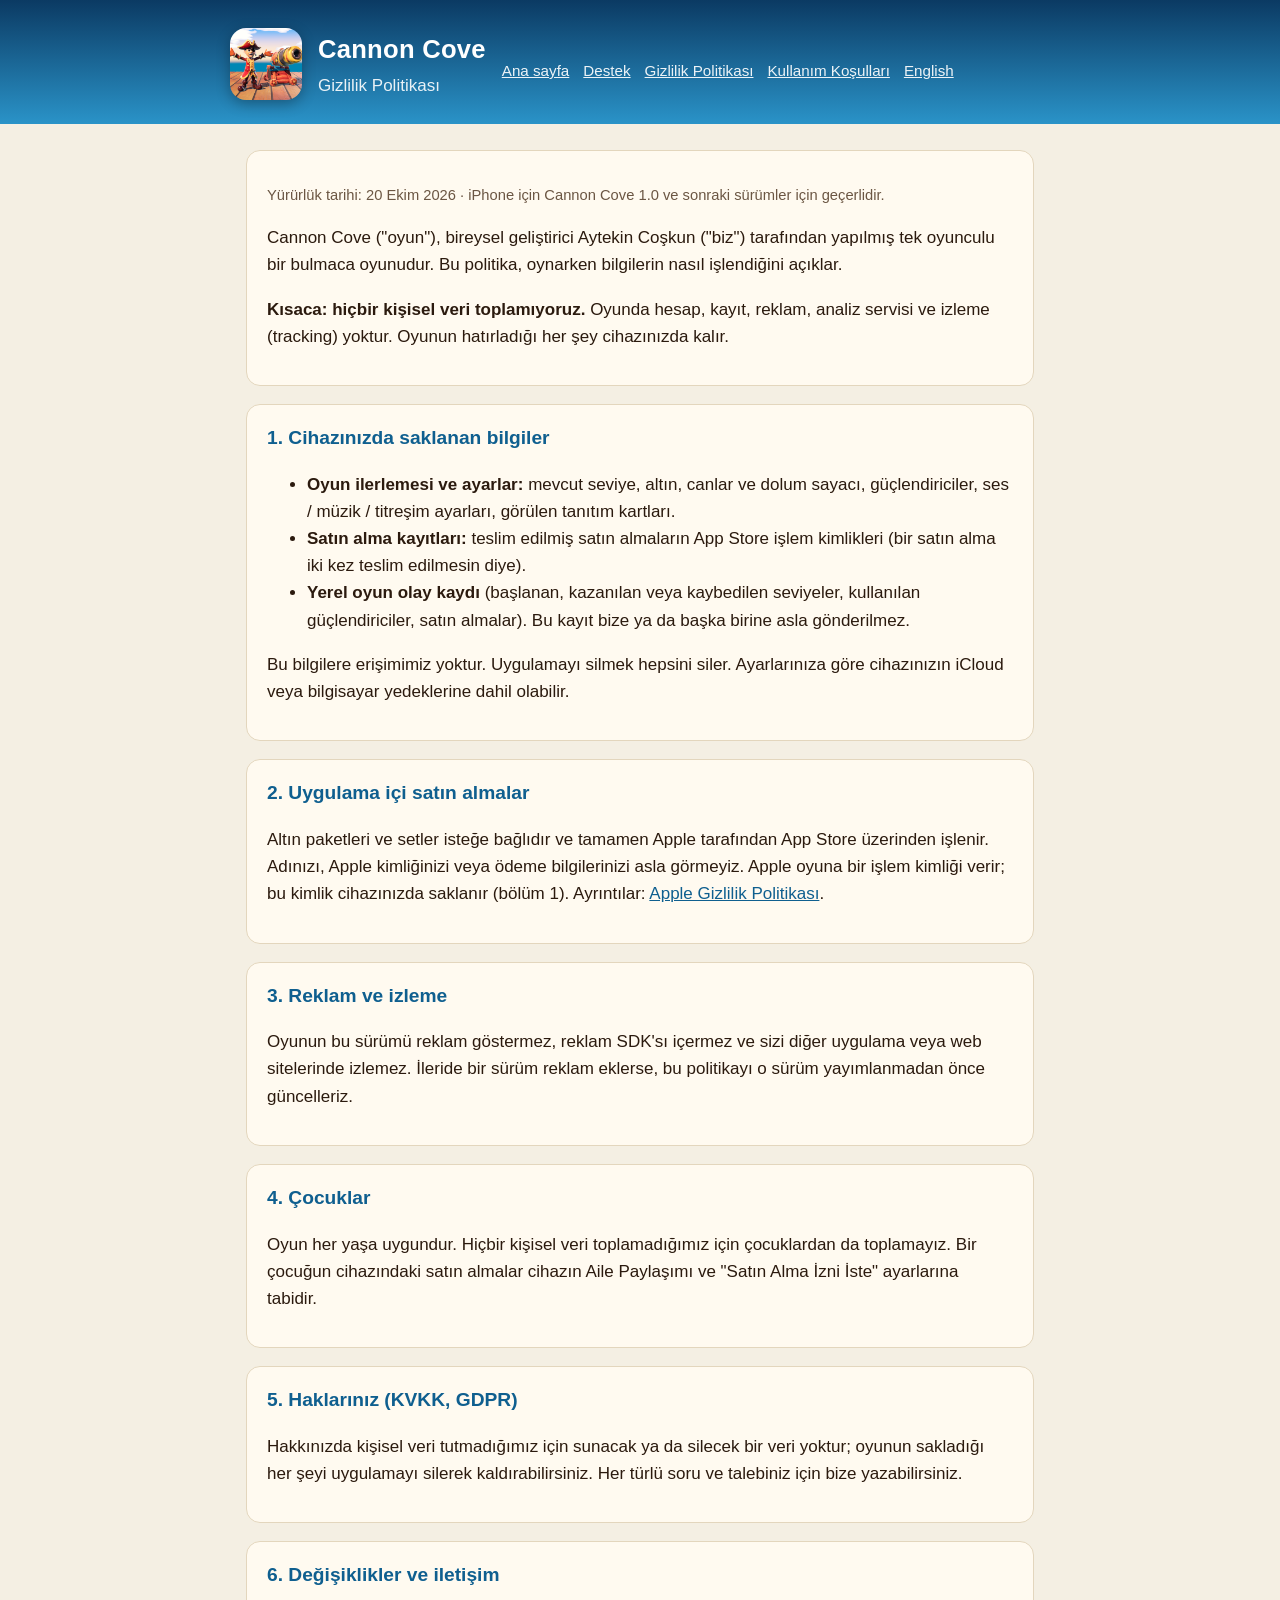
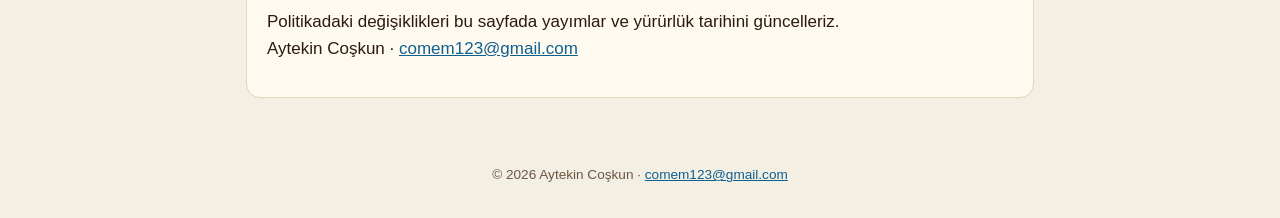
==== privacy-tr.html @ 7d76cf87 "Cannon Cove site" ====
<!doctype html>
<html lang="tr">
<head>
<meta charset="utf-8">
<meta name="viewport" content="width=device-width, initial-scale=1">
<title>Cannon Cove – Gizlilik Politikası</title>
<link rel="icon" href="icon.png">
<link rel="stylesheet" href="style.css">
</head>
<body>
<header><div class="wrap">
  <div style="display:flex;gap:16px;align-items:center"><img src="icon.png" alt="Cannon Cove app icon"><div><h1>Cannon Cove</h1><p>Gizlilik Politikası</p></div></div>
  <nav><a href="index.html">Ana sayfa</a><a href="support-tr.html">Destek</a><a href="privacy-tr.html">Gizlilik Politikası</a><a href="terms-tr.html">Kullanım Koşulları</a><a href="privacy.html">English</a></nav>
</div></header>
<main class="wrap">
<section>
  <p class="muted">Yürürlük tarihi: 20 Ekim 2026 · iPhone için Cannon Cove 1.0 ve sonraki sürümler için geçerlidir.</p>
  <p>Cannon Cove ("oyun"), bireysel geliştirici Aytekin Coşkun ("biz") tarafından yapılmış tek oyunculu bir bulmaca
  oyunudur. Bu politika, oynarken bilgilerin nasıl işlendiğini açıklar.</p>
  <p><strong>Kısaca: hiçbir kişisel veri toplamıyoruz.</strong> Oyunda hesap, kayıt, reklam, analiz servisi ve izleme
  (tracking) yoktur. Oyunun hatırladığı her şey cihazınızda kalır.</p>
</section>
<section>
  <h2>1. Cihazınızda saklanan bilgiler</h2>
  <ul>
    <li><strong>Oyun ilerlemesi ve ayarlar:</strong> mevcut seviye, altın, canlar ve dolum sayacı, güçlendiriciler,
    ses / müzik / titreşim ayarları, görülen tanıtım kartları.</li>
    <li><strong>Satın alma kayıtları:</strong> teslim edilmiş satın almaların App Store işlem kimlikleri (bir satın alma
    iki kez teslim edilmesin diye).</li>
    <li><strong>Yerel oyun olay kaydı</strong> (başlanan, kazanılan veya kaybedilen seviyeler, kullanılan güçlendiriciler,
    satın almalar). Bu kayıt bize ya da başka birine asla gönderilmez.</li>
  </ul>
  <p>Bu bilgilere erişimimiz yoktur. Uygulamayı silmek hepsini siler. Ayarlarınıza göre cihazınızın iCloud veya
  bilgisayar yedeklerine dahil olabilir.</p>
</section>
<section>
  <h2>2. Uygulama içi satın almalar</h2>
  <p>Altın paketleri ve setler isteğe bağlıdır ve tamamen Apple tarafından App Store üzerinden işlenir. Adınızı,
  Apple kimliğinizi veya ödeme bilgilerinizi asla görmeyiz. Apple oyuna bir işlem kimliği verir; bu kimlik cihazınızda
  saklanır (bölüm 1). Ayrıntılar: <a href="https://www.apple.com/tr/legal/privacy/">Apple Gizlilik Politikası</a>.</p>
</section>
<section>
  <h2>3. Reklam ve izleme</h2>
  <p>Oyunun bu sürümü reklam göstermez, reklam SDK'sı içermez ve sizi diğer uygulama veya web sitelerinde izlemez.
  İleride bir sürüm reklam eklerse, bu politikayı o sürüm yayımlanmadan önce güncelleriz.</p>
</section>
<section>
  <h2>4. Çocuklar</h2>
  <p>Oyun her yaşa uygundur. Hiçbir kişisel veri toplamadığımız için çocuklardan da toplamayız. Bir çocuğun cihazındaki
  satın almalar cihazın Aile Paylaşımı ve "Satın Alma İzni İste" ayarlarına tabidir.</p>
</section>
<section>
  <h2>5. Haklarınız (KVKK, GDPR)</h2>
  <p>Hakkınızda kişisel veri tutmadığımız için sunacak ya da silecek bir veri yoktur; oyunun sakladığı her şeyi
  uygulamayı silerek kaldırabilirsiniz. Her türlü soru ve talebiniz için bize yazabilirsiniz.</p>
</section>
<section>
  <h2>6. Değişiklikler ve iletişim</h2>
  <p>Politikadaki değişiklikleri bu sayfada yayımlar ve yürürlük tarihini güncelleriz.<br>
  Aytekin Coşkun · <a href="mailto:comem123@gmail.com">comem123@gmail.com</a></p>
</section>
</main>
<footer>© 2026 Aytekin Coşkun · <a href="mailto:comem123@gmail.com">comem123@gmail.com</a></footer>
</body>
</html>
---- style.css ----
:root {
  --bg: #f4efe3; --card: #fffaf0; --ink: #2b1a0e; --muted: #6b5643; --accent: #0f5f8f;
  --gold: #e0a21b; --line: #e3d6bd;
}
@media (prefers-color-scheme: dark) {
  :root { --bg: #0c1f2e; --card: #12293b; --ink: #f3ead8; --muted: #b9a990; --accent: #6cc3f0;
    --gold: #ffd54a; --line: #24445c; }
}
* { box-sizing: border-box; }
body { margin: 0; background: var(--bg); color: var(--ink);
  font: 17px/1.6 -apple-system, BlinkMacSystemFont, "Segoe UI", Roboto, Helvetica, Arial, sans-serif; }
header { background: linear-gradient(180deg, #0b3a63, #2a93c8); color: #fff; padding: 28px 16px 24px; }
header .wrap { display: flex; gap: 16px; align-items: center; }
header img { width: 72px; height: 72px; border-radius: 16px; box-shadow: 0 4px 14px rgba(0,0,0,.3); }
header h1 { margin: 0; font-size: 1.6rem; letter-spacing: .01em; }
header p { margin: 2px 0 0; opacity: .9; }
nav { margin-top: 14px; display: flex; flex-wrap: wrap; gap: 14px; font-size: .95rem; }
nav a { color: #fff; opacity: .92; }
.wrap { max-width: 820px; margin: 0 auto; }
main { padding: 8px 16px 48px; }
section, .card { background: var(--card); border: 1px solid var(--line); border-radius: 14px; padding: 18px 20px; margin: 18px 0; }
h2 { font-size: 1.2rem; margin: 0 0 8px; color: var(--accent); }
h3 { font-size: 1.02rem; margin: 16px 0 4px; }
a { color: var(--accent); }
.muted { color: var(--muted); font-size: .92rem; }
.shots { display: grid; grid-template-columns: repeat(auto-fit, minmax(160px, 1fr)); gap: 12px; }
.shots img { width: 100%; border-radius: 12px; display: block; }
.button { display: inline-block; background: var(--gold); color: #2b1a0e; text-decoration: none; font-weight: 700;
  padding: 10px 18px; border-radius: 999px; }
table { border-collapse: collapse; width: 100%; font-size: .95rem; }
td, th { border-bottom: 1px solid var(--line); padding: 6px 4px; text-align: left; vertical-align: top; }
footer { text-align: center; color: var(--muted); font-size: .85rem; padding: 0 16px 32px; }
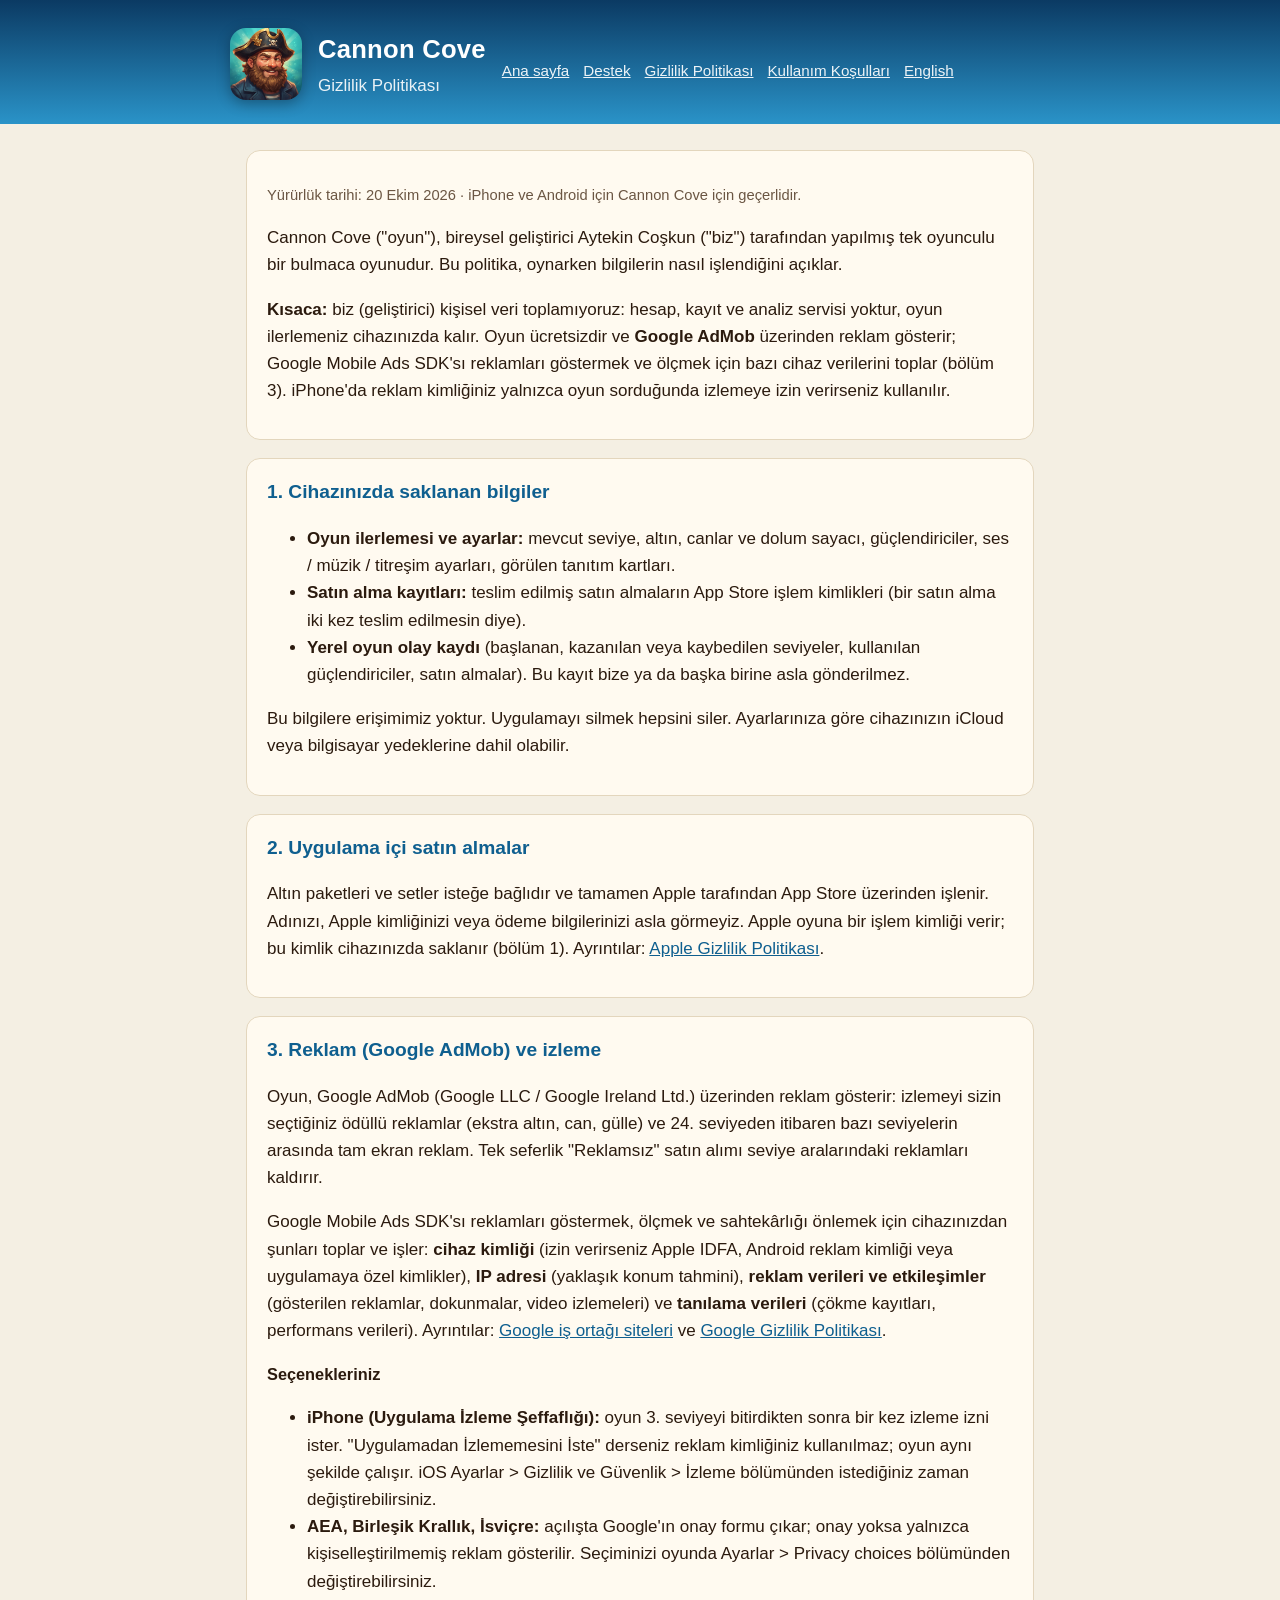
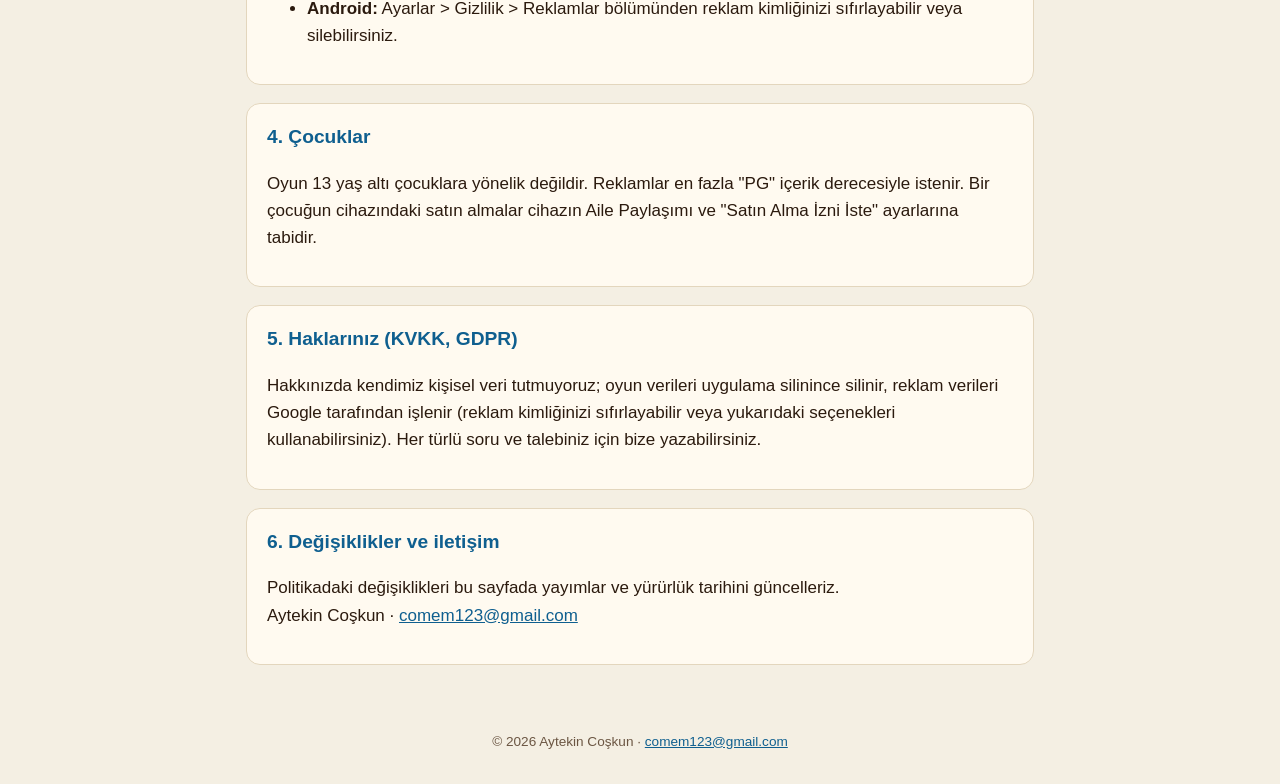
==== commit cd1a4860: "Cannon Cove site" ====
--- a/privacy-tr.html
+++ b/privacy-tr.html
@@ -14,11 +14,13 @@
 </div></header>
 <main class="wrap">
 <section>
-  <p class="muted">Yürürlük tarihi: 20 Ekim 2026 · iPhone için Cannon Cove 1.0 ve sonraki sürümler için geçerlidir.</p>
+  <p class="muted">Yürürlük tarihi: 20 Ekim 2026 · iPhone ve Android için Cannon Cove için geçerlidir.</p>
   <p>Cannon Cove ("oyun"), bireysel geliştirici Aytekin Coşkun ("biz") tarafından yapılmış tek oyunculu bir bulmaca
   oyunudur. Bu politika, oynarken bilgilerin nasıl işlendiğini açıklar.</p>
-  <p><strong>Kısaca: hiçbir kişisel veri toplamıyoruz.</strong> Oyunda hesap, kayıt, reklam, analiz servisi ve izleme
-  (tracking) yoktur. Oyunun hatırladığı her şey cihazınızda kalır.</p>
+  <p><strong>Kısaca:</strong> biz (geliştirici) kişisel veri toplamıyoruz: hesap, kayıt ve analiz servisi yoktur, oyun
+  ilerlemeniz cihazınızda kalır. Oyun ücretsizdir ve <strong>Google AdMob</strong> üzerinden reklam gösterir; Google Mobile
+  Ads SDK'sı reklamları göstermek ve ölçmek için bazı cihaz verilerini toplar (bölüm 3). iPhone'da reklam kimliğiniz
+  yalnızca oyun sorduğunda izlemeye izin verirseniz kullanılır.</p>
 </section>
 <section>
   <h2>1. Cihazınızda saklanan bilgiler</h2>
@@ -40,19 +42,36 @@
   saklanır (bölüm 1). Ayrıntılar: <a href="https://www.apple.com/tr/legal/privacy/">Apple Gizlilik Politikası</a>.</p>
 </section>
 <section>
-  <h2>3. Reklam ve izleme</h2>
-  <p>Oyunun bu sürümü reklam göstermez, reklam SDK'sı içermez ve sizi diğer uygulama veya web sitelerinde izlemez.
-  İleride bir sürüm reklam eklerse, bu politikayı o sürüm yayımlanmadan önce güncelleriz.</p>
+  <h2>3. Reklam (Google AdMob) ve izleme</h2>
+  <p>Oyun, Google AdMob (Google LLC / Google Ireland Ltd.) üzerinden reklam gösterir: izlemeyi sizin seçtiğiniz ödüllü
+  reklamlar (ekstra altın, can, gülle) ve 24. seviyeden itibaren bazı seviyelerin arasında tam ekran reklam. Tek seferlik
+  "Reklamsız" satın alımı seviye aralarındaki reklamları kaldırır.</p>
+  <p>Google Mobile Ads SDK'sı reklamları göstermek, ölçmek ve sahtekârlığı önlemek için cihazınızdan şunları toplar ve
+  işler: <strong>cihaz kimliği</strong> (izin verirseniz Apple IDFA, Android reklam kimliği veya uygulamaya özel kimlikler),
+  <strong>IP adresi</strong> (yaklaşık konum tahmini), <strong>reklam verileri ve etkileşimler</strong> (gösterilen reklamlar,
+  dokunmalar, video izlemeleri) ve <strong>tanılama verileri</strong> (çökme kayıtları, performans verileri). Ayrıntılar:
+  <a href="https://policies.google.com/technologies/partner-sites?hl=tr">Google iş ortağı siteleri</a> ve
+  <a href="https://policies.google.com/privacy?hl=tr">Google Gizlilik Politikası</a>.</p>
+  <h3>Seçenekleriniz</h3>
+  <ul>
+    <li><strong>iPhone (Uygulama İzleme Şeffaflığı):</strong> oyun 3. seviyeyi bitirdikten sonra bir kez izleme izni ister.
+    "Uygulamadan İzlememesini İste" derseniz reklam kimliğiniz kullanılmaz; oyun aynı şekilde çalışır. iOS Ayarlar &gt;
+    Gizlilik ve Güvenlik &gt; İzleme bölümünden istediğiniz zaman değiştirebilirsiniz.</li>
+    <li><strong>AEA, Birleşik Krallık, İsviçre:</strong> açılışta Google'ın onay formu çıkar; onay yoksa yalnızca kişiselleştirilmemiş
+    reklam gösterilir. Seçiminizi oyunda Ayarlar &gt; Privacy choices bölümünden değiştirebilirsiniz.</li>
+    <li><strong>Android:</strong> Ayarlar &gt; Gizlilik &gt; Reklamlar bölümünden reklam kimliğinizi sıfırlayabilir veya silebilirsiniz.</li>
+  </ul>
 </section>
 <section>
   <h2>4. Çocuklar</h2>
-  <p>Oyun her yaşa uygundur. Hiçbir kişisel veri toplamadığımız için çocuklardan da toplamayız. Bir çocuğun cihazındaki
+  <p>Oyun 13 yaş altı çocuklara yönelik değildir. Reklamlar en fazla "PG" içerik derecesiyle istenir. Bir çocuğun cihazındaki
   satın almalar cihazın Aile Paylaşımı ve "Satın Alma İzni İste" ayarlarına tabidir.</p>
 </section>
 <section>
   <h2>5. Haklarınız (KVKK, GDPR)</h2>
-  <p>Hakkınızda kişisel veri tutmadığımız için sunacak ya da silecek bir veri yoktur; oyunun sakladığı her şeyi
-  uygulamayı silerek kaldırabilirsiniz. Her türlü soru ve talebiniz için bize yazabilirsiniz.</p>
+  <p>Hakkınızda kendimiz kişisel veri tutmuyoruz; oyun verileri uygulama silinince silinir, reklam verileri Google tarafından
+  işlenir (reklam kimliğinizi sıfırlayabilir veya yukarıdaki seçenekleri kullanabilirsiniz). Her türlü soru ve talebiniz
+  için bize yazabilirsiniz.</p>
 </section>
 <section>
   <h2>6. Değişiklikler ve iletişim</h2>
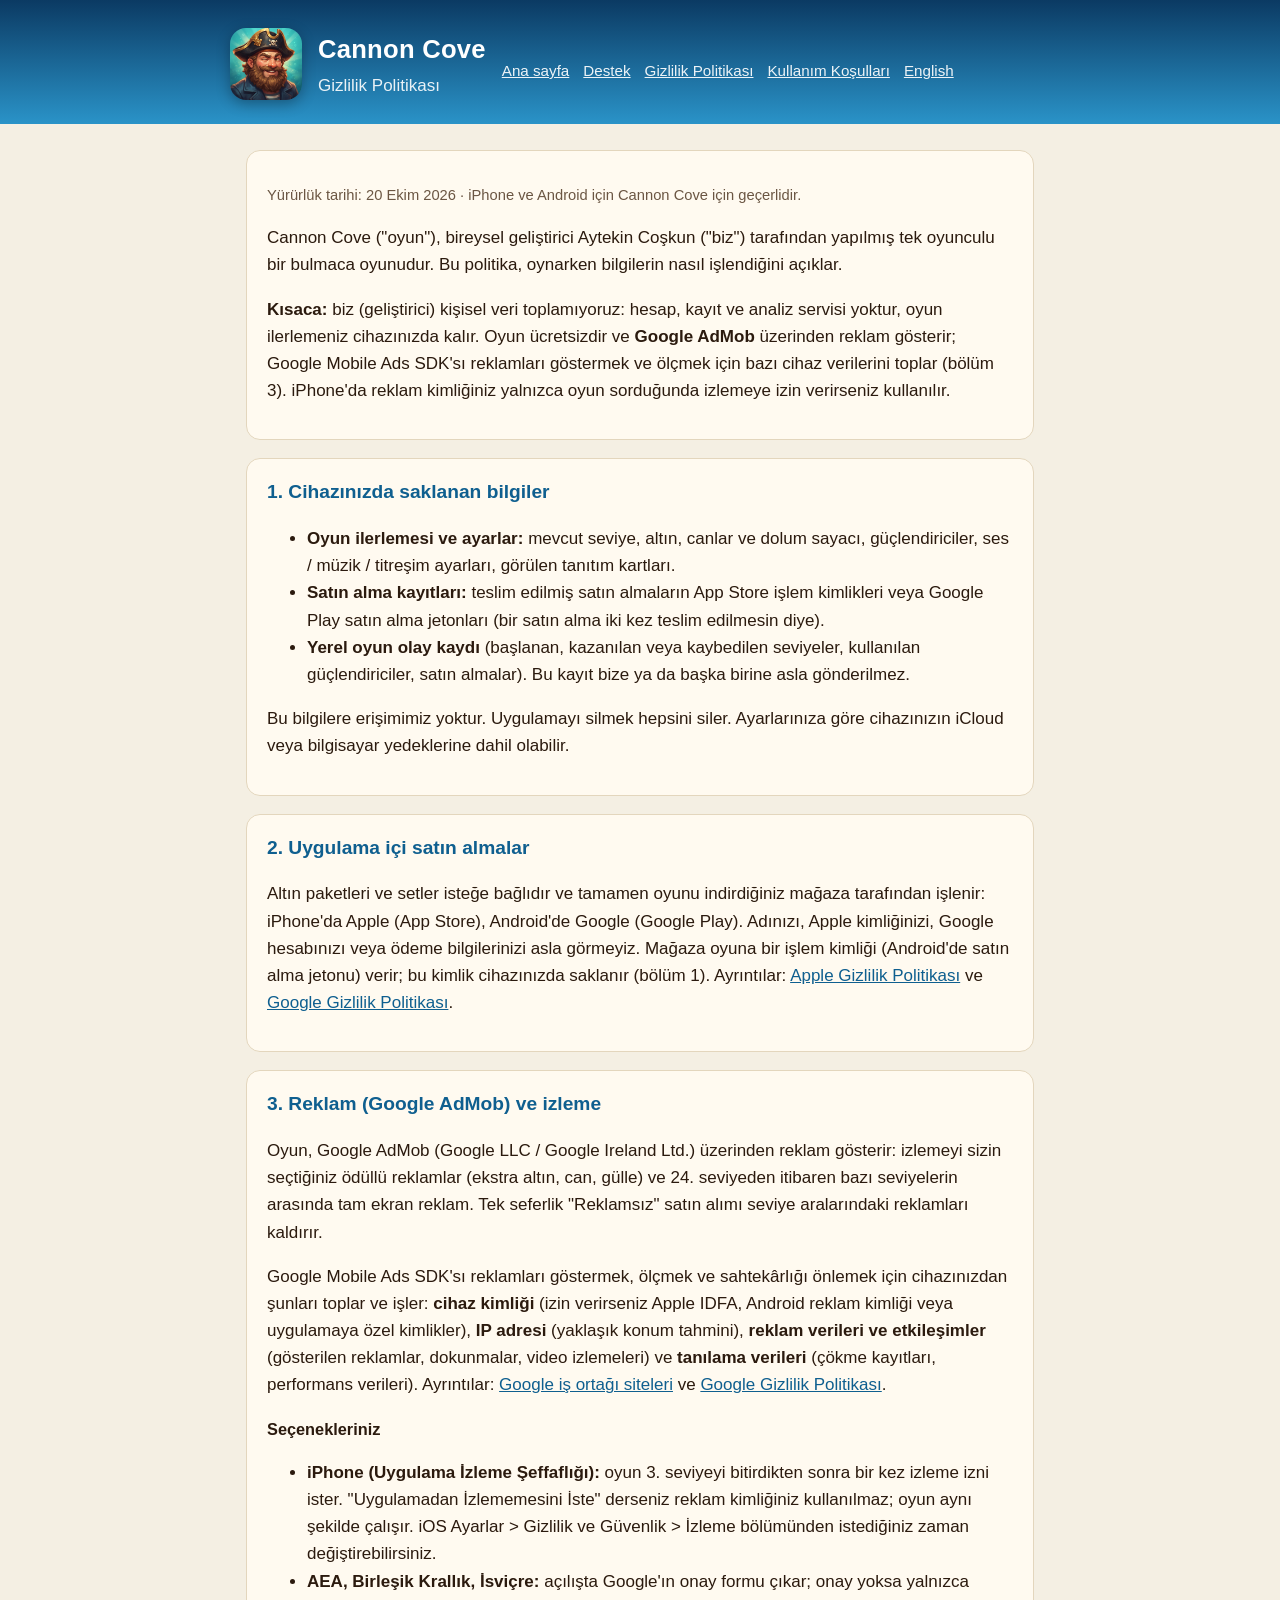
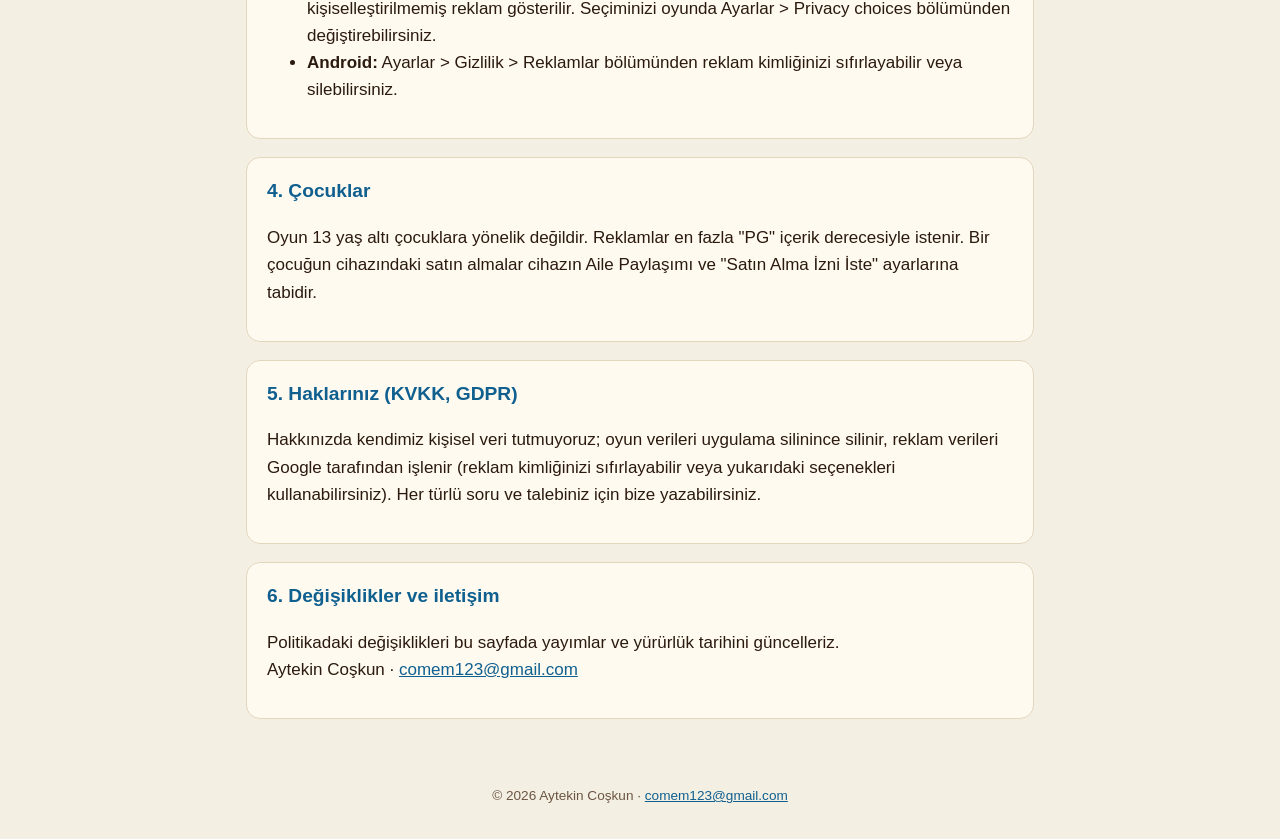
==== commit 3c3af66d: "Cannon Cove site" ====
--- a/privacy-tr.html
+++ b/privacy-tr.html
@@ -27,7 +27,7 @@
   <ul>
     <li><strong>Oyun ilerlemesi ve ayarlar:</strong> mevcut seviye, altın, canlar ve dolum sayacı, güçlendiriciler,
     ses / müzik / titreşim ayarları, görülen tanıtım kartları.</li>
-    <li><strong>Satın alma kayıtları:</strong> teslim edilmiş satın almaların App Store işlem kimlikleri (bir satın alma
+    <li><strong>Satın alma kayıtları:</strong> teslim edilmiş satın almaların App Store işlem kimlikleri veya Google Play satın alma jetonları (bir satın alma
     iki kez teslim edilmesin diye).</li>
     <li><strong>Yerel oyun olay kaydı</strong> (başlanan, kazanılan veya kaybedilen seviyeler, kullanılan güçlendiriciler,
     satın almalar). Bu kayıt bize ya da başka birine asla gönderilmez.</li>
@@ -37,9 +37,11 @@
 </section>
 <section>
   <h2>2. Uygulama içi satın almalar</h2>
-  <p>Altın paketleri ve setler isteğe bağlıdır ve tamamen Apple tarafından App Store üzerinden işlenir. Adınızı,
-  Apple kimliğinizi veya ödeme bilgilerinizi asla görmeyiz. Apple oyuna bir işlem kimliği verir; bu kimlik cihazınızda
-  saklanır (bölüm 1). Ayrıntılar: <a href="https://www.apple.com/tr/legal/privacy/">Apple Gizlilik Politikası</a>.</p>
+  <p>Altın paketleri ve setler isteğe bağlıdır ve tamamen oyunu indirdiğiniz mağaza tarafından işlenir: iPhone'da
+  Apple (App Store), Android'de Google (Google Play). Adınızı, Apple kimliğinizi, Google hesabınızı veya ödeme
+  bilgilerinizi asla görmeyiz. Mağaza oyuna bir işlem kimliği (Android'de satın alma jetonu) verir; bu kimlik cihazınızda
+  saklanır (bölüm 1). Ayrıntılar: <a href="https://www.apple.com/tr/legal/privacy/">Apple Gizlilik Politikası</a> ve
+  <a href="https://policies.google.com/privacy?hl=tr">Google Gizlilik Politikası</a>.</p>
 </section>
 <section>
   <h2>3. Reklam (Google AdMob) ve izleme</h2>
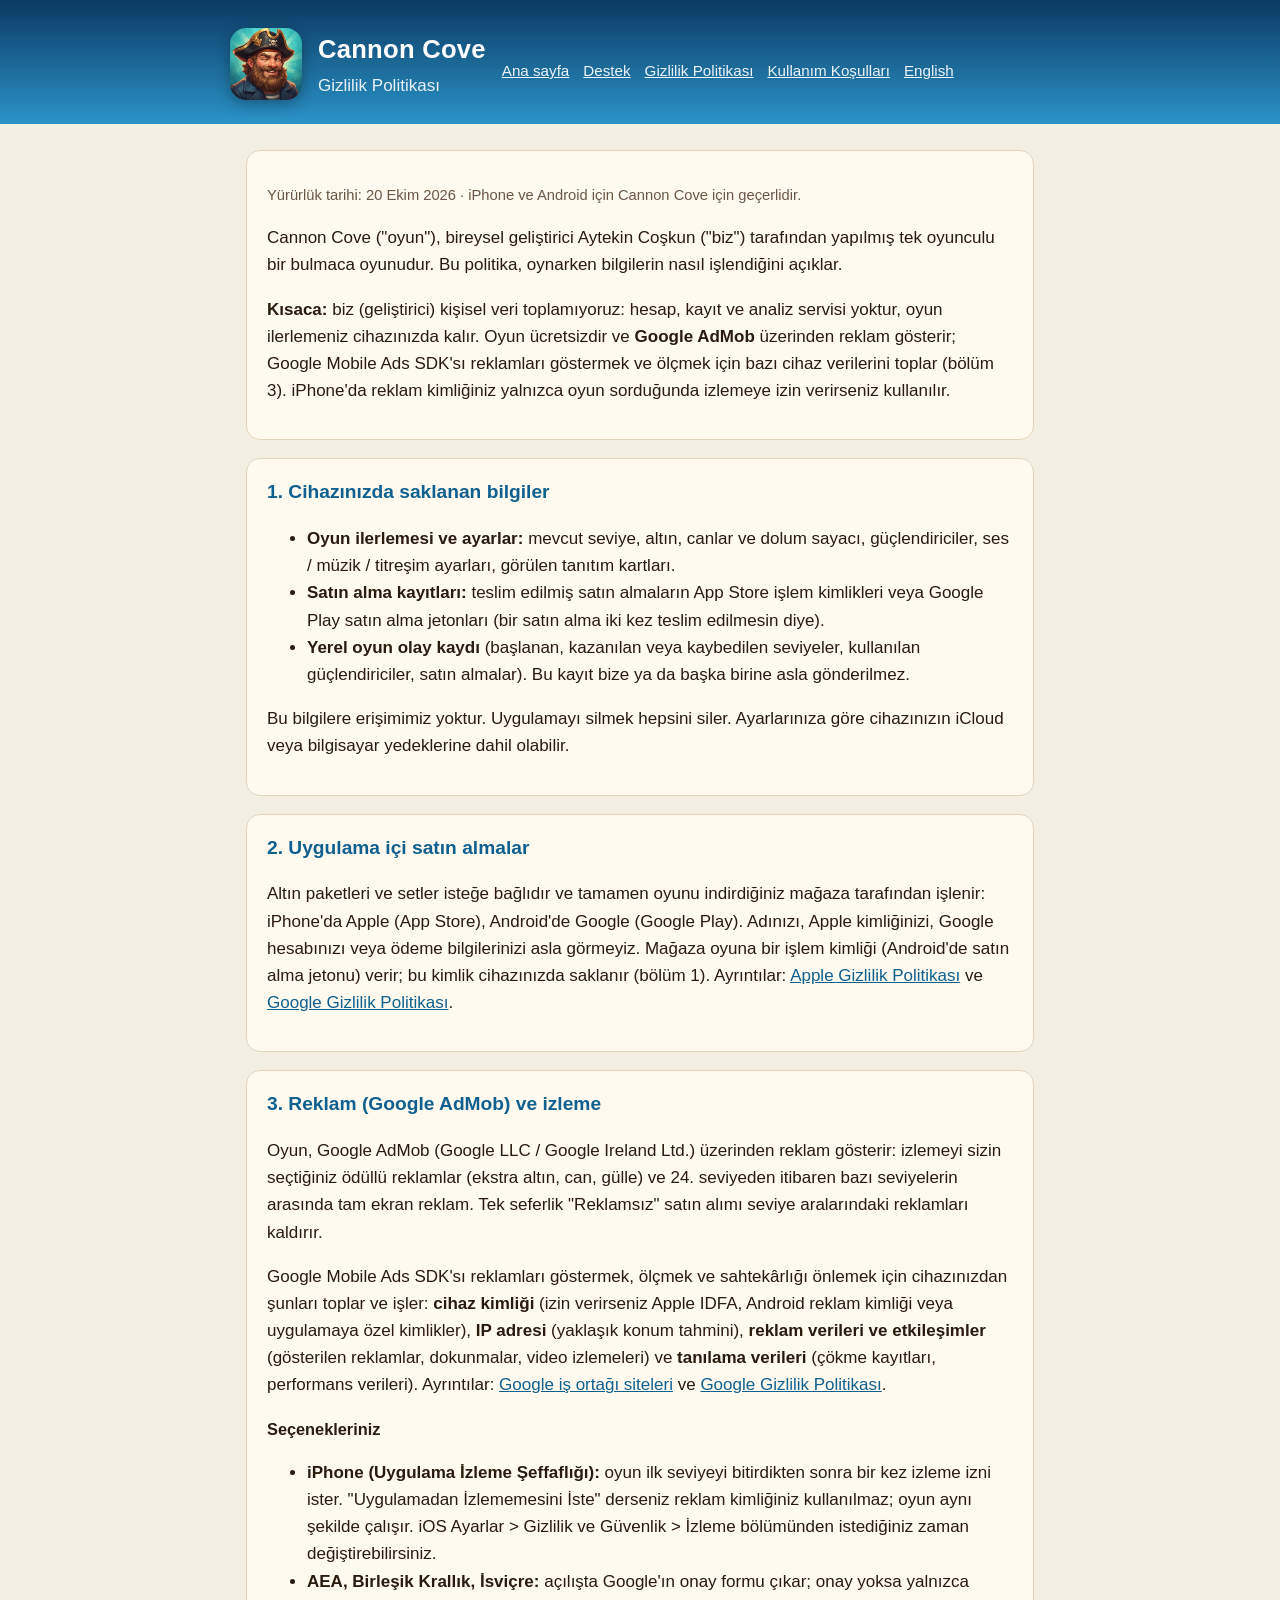
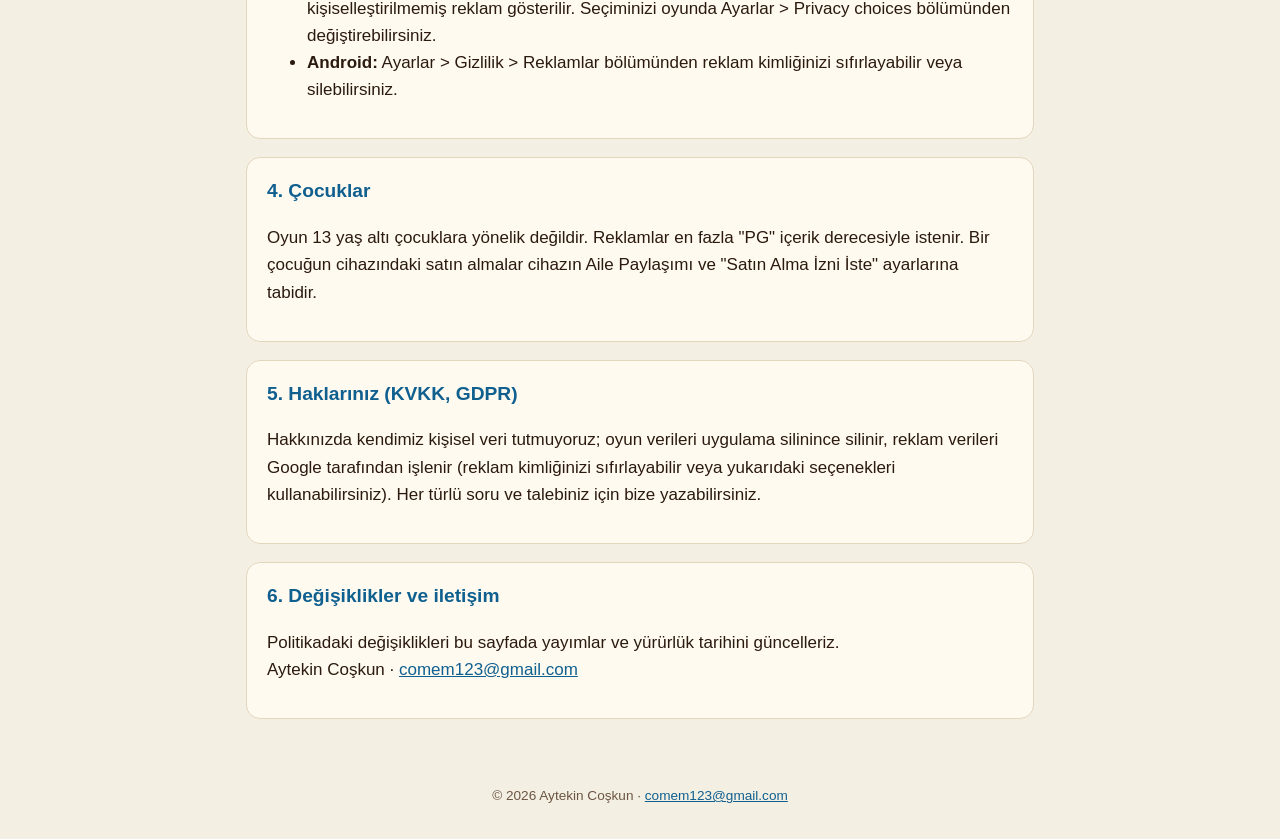
==== commit 8e9a73a2: "Cannon Cove site" ====
--- a/privacy-tr.html
+++ b/privacy-tr.html
@@ -56,7 +56,7 @@
   <a href="https://policies.google.com/privacy?hl=tr">Google Gizlilik Politikası</a>.</p>
   <h3>Seçenekleriniz</h3>
   <ul>
-    <li><strong>iPhone (Uygulama İzleme Şeffaflığı):</strong> oyun 3. seviyeyi bitirdikten sonra bir kez izleme izni ister.
+    <li><strong>iPhone (Uygulama İzleme Şeffaflığı):</strong> oyun ilk seviyeyi bitirdikten sonra bir kez izleme izni ister.
     "Uygulamadan İzlememesini İste" derseniz reklam kimliğiniz kullanılmaz; oyun aynı şekilde çalışır. iOS Ayarlar &gt;
     Gizlilik ve Güvenlik &gt; İzleme bölümünden istediğiniz zaman değiştirebilirsiniz.</li>
     <li><strong>AEA, Birleşik Krallık, İsviçre:</strong> açılışta Google'ın onay formu çıkar; onay yoksa yalnızca kişiselleştirilmemiş
